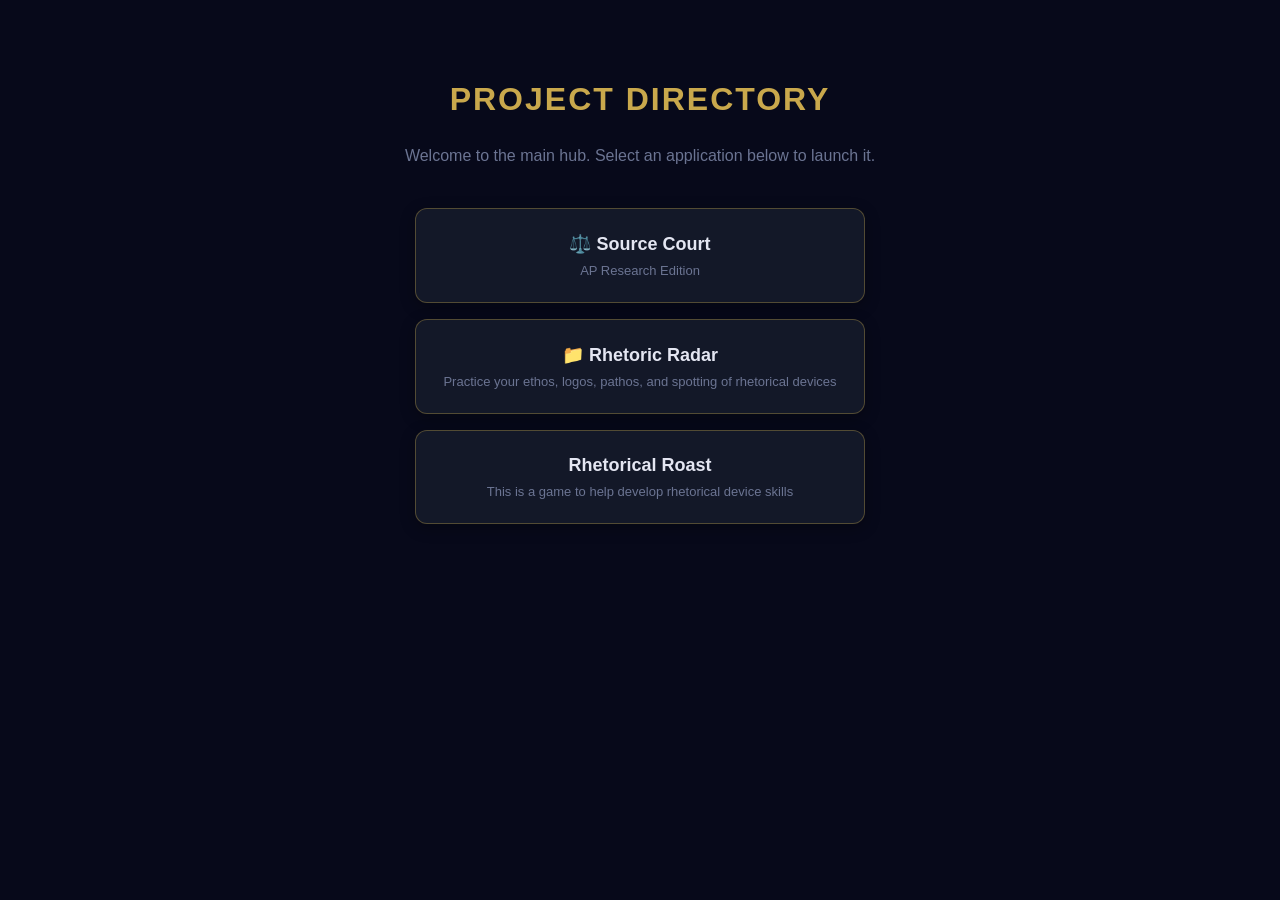
==== index.html @ 57576102 "Update index.html" ====
<!DOCTYPE html>
<html lang="en">
<head>
<meta charset="UTF-8">
<meta name="viewport" content="width=device-width, initial-scale=1.0">
<title>My App Hub</title>
<style>
  body {
    background-color: #07091a;
    color: #e4e6f2;
    font-family: -apple-system, BlinkMacSystemFont, 'Segoe UI', Roboto, sans-serif;
    display: flex;
    flex-direction: column;
    align-items: center;
    padding: 60px 20px;
    margin: 0;
  }
  h1 { 
    color: #c9a84c; 
    letter-spacing: 2px; 
    text-transform: uppercase; 
    margin-bottom: 10px;
  }
  p { 
    color: #6b7492; 
    margin-bottom: 40px; 
    text-align: center; 
    max-width: 500px; 
    line-height: 1.5;
  }
  .app-grid {
    display: flex;
    flex-direction: column;
    gap: 16px;
    width: 100%;
    max-width: 450px;
  }
  .app-card {
    background: #131828;
    border: 1px solid rgba(201,168,76,0.35);
    border-radius: 12px;
    padding: 24px;
    text-decoration: none;
    color: #e4e6f2;
    text-align: center;
    font-weight: bold;
    font-size: 18px;
    transition: all 0.2s;
    box-shadow: 0 4px 15px rgba(0,0,0,0.3);
  }
  .app-card:hover {
    background: #1a2040;
    border-color: #c9a84c;
    transform: translateY(-3px);
    box-shadow: 0 6px 20px rgba(0,0,0,0.5);
  }
  .app-card span {
    display: block;
    font-size: 13px;
    color: #6b7492;
    margin-top: 8px;
    font-weight: normal;
  }
</style>
</head>
<body>

  <h1>Project Directory</h1>
  <p>Welcome to the main hub. Select an application below to launch it.</p>

  <div class="app-grid">
    
    <a href="SourceCourt.html" class="app-card">
      ⚖️ Source Court
      <span>AP Research Edition</span>
    </a>

    <a href="RhetoricRadar.html" class="app-card">
      📁 Rhetoric Radar
      <span>Practice your ethos, logos, pathos, and spotting of rhetorical devices</span>
    </a>
    
<a href="RhetoricalRoast.html" class="app-card">
      Rhetorical Roast
      <span>This is a game to help develop rhetorical device skills</span>
    </a>
  </div>

</body>
</html>
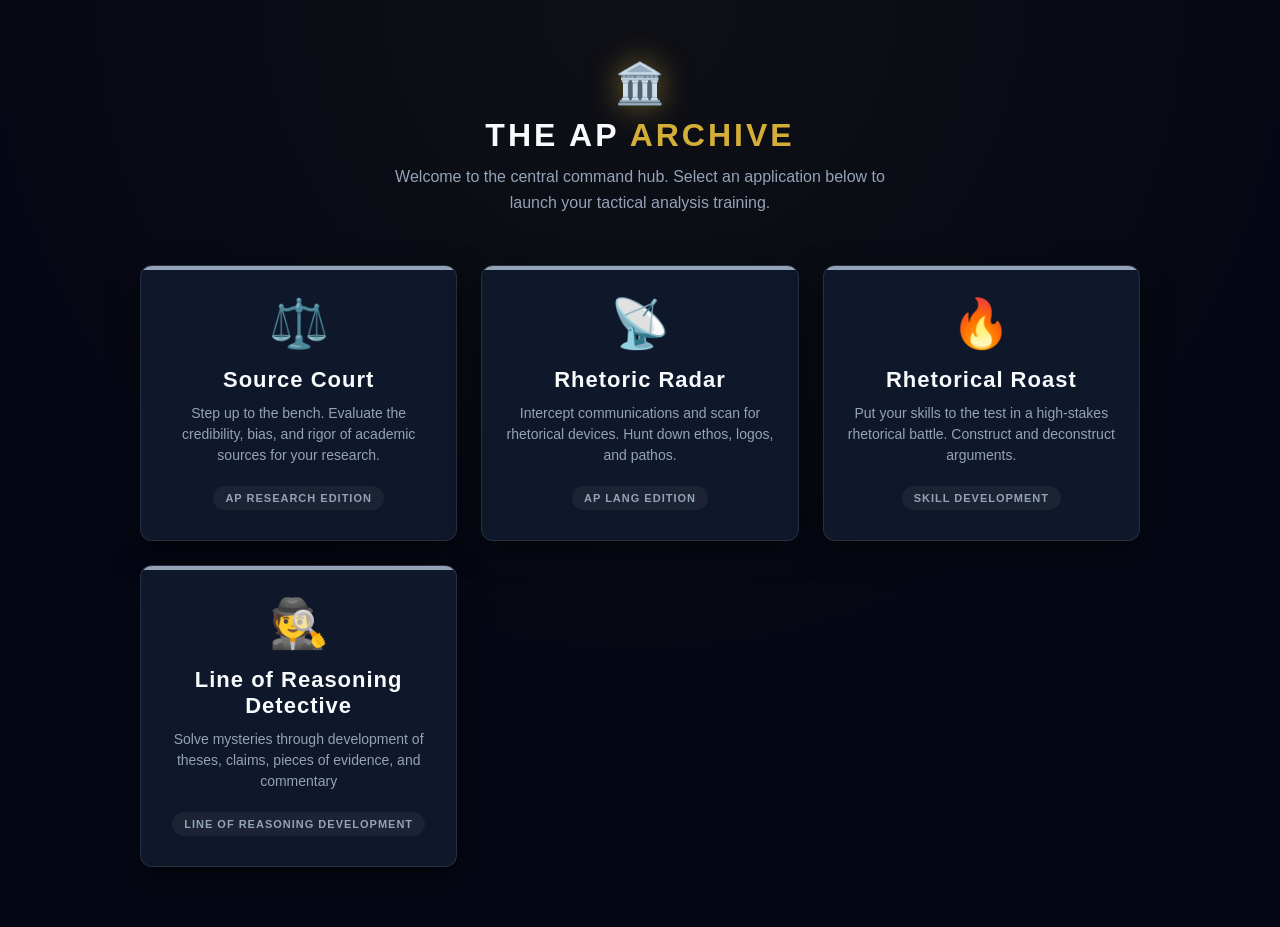
==== commit e76d8b2f: "Add Line of Reasoning Detective link to index.html" ====
--- a/index.html
+++ b/index.html
@@ -3,87 +3,200 @@
 <head>
 <meta charset="UTF-8">
 <meta name="viewport" content="width=device-width, initial-scale=1.0">
-<title>My App Hub</title>
+<title>The AP Archive</title>
 <style>
+  * { box-sizing: border-box; margin: 0; padding: 0; }
+
+  :root {
+    --bg: #050814;
+    --card: #0f172a;
+    --card-hover: #1e293b;
+    --text: #f8fafc;
+    --muted: #94a3b8;
+    
+    --gold: #d4af37;
+    --blue: #38bdf8;
+    --orange: #fb923c;
+  }
+
   body {
-    background-color: #07091a;
-    color: #e4e6f2;
+    background-color: var(--bg);
+    color: var(--text);
     font-family: -apple-system, BlinkMacSystemFont, 'Segoe UI', Roboto, sans-serif;
     display: flex;
     flex-direction: column;
     align-items: center;
     padding: 60px 20px;
-    margin: 0;
-  }
+    min-height: 100vh;
+    background-image: radial-gradient(circle at 50% 0%, rgba(212, 175, 55, 0.05) 0%, transparent 60%);
+  }
+
+  header {
+    text-align: center;
+    margin-bottom: 50px;
+  }
+
+  .icon-main {
+    font-size: 40px;
+    margin-bottom: 10px;
+    filter: drop-shadow(0 0 15px rgba(212, 175, 55, 0.5));
+  }
+
   h1 { 
-    color: #c9a84c; 
-    letter-spacing: 2px; 
+    color: var(--text); 
+    letter-spacing: 3px; 
     text-transform: uppercase; 
+    font-size: 32px;
     margin-bottom: 10px;
   }
-  p { 
-    color: #6b7492; 
-    margin-bottom: 40px; 
-    text-align: center; 
+
+  h1 span { color: var(--gold); }
+
+  p.subtitle { 
+    color: var(--muted); 
     max-width: 500px; 
-    line-height: 1.5;
-  }
+    line-height: 1.6;
+    margin: 0 auto;
+  }
+
   .app-grid {
+    display: grid;
+    grid-template-columns: repeat(auto-fit, minmax(300px, 1fr));
+    gap: 24px;
+    width: 100%;
+    max-width: 1000px;
+  }
+
+  .app-card {
+    background: var(--card);
+    border: 1px solid rgba(255,255,255,0.1);
+    border-radius: 12px;
+    padding: 30px 24px;
+    text-decoration: none;
+    color: var(--text);
+    text-align: center;
+    transition: all 0.3s ease;
+    box-shadow: 0 10px 30px rgba(0,0,0,0.5);
+    position: relative;
+    overflow: hidden;
     display: flex;
     flex-direction: column;
-    gap: 16px;
-    width: 100%;
-    max-width: 450px;
-  }
-  .app-card {
-    background: #131828;
-    border: 1px solid rgba(201,168,76,0.35);
-    border-radius: 12px;
-    padding: 24px;
-    text-decoration: none;
-    color: #e4e6f2;
-    text-align: center;
+    align-items: center;
+  }
+
+  .app-card::before {
+    content: '';
+    position: absolute;
+    top: 0; left: 0; right: 0;
+    height: 4px;
+    background: var(--muted);
+    transition: background 0.3s ease;
+  }
+
+  .app-icon {
+    font-size: 48px;
+    margin-bottom: 15px;
+    transition: transform 0.3s ease;
+  }
+
+  .app-title {
+    font-size: 22px;
     font-weight: bold;
-    font-size: 18px;
-    transition: all 0.2s;
-    box-shadow: 0 4px 15px rgba(0,0,0,0.3);
-  }
+    margin-bottom: 10px;
+    letter-spacing: 1px;
+  }
+
+  .app-desc {
+    font-size: 14px;
+    color: var(--muted);
+    line-height: 1.5;
+    margin-bottom: 20px;
+    flex-grow: 1;
+  }
+
+  .app-badge {
+    padding: 6px 12px;
+    border-radius: 20px;
+    font-size: 11px;
+    font-weight: bold;
+    text-transform: uppercase;
+    letter-spacing: 1px;
+    background: rgba(255,255,255,0.05);
+    color: var(--muted);
+    transition: all 0.3s ease;
+  }
+
+  /* Hover Effects */
   .app-card:hover {
-    background: #1a2040;
-    border-color: #c9a84c;
-    transform: translateY(-3px);
-    box-shadow: 0 6px 20px rgba(0,0,0,0.5);
-  }
-  .app-card span {
-    display: block;
-    font-size: 13px;
-    color: #6b7492;
-    margin-top: 8px;
-    font-weight: normal;
+    background: var(--card-hover);
+    transform: translateY(-5px);
+  }
+
+  .app-card:hover .app-icon {
+    transform: scale(1.1);
+  }
+
+  /* Source Court (Gold) */
+  .app-card.court:hover { border-color: var(--gold); box-shadow: 0 10px 40px rgba(212, 175, 55, 0.2); }
+  .app-card.court:hover::before { background: var(--gold); }
+  .app-card.court:hover .app-title { color: var(--gold); }
+  .app-card.court:hover .app-badge { background: rgba(212, 175, 55, 0.15); color: var(--gold); }
+
+  /* Rhetoric Radar (Blue) */
+  .app-card.radar:hover { border-color: var(--blue); box-shadow: 0 10px 40px rgba(56, 189, 248, 0.2); }
+  .app-card.radar:hover::before { background: var(--blue); }
+  .app-card.radar:hover .app-title { color: var(--blue); }
+  .app-card.radar:hover .app-badge { background: rgba(56, 189, 248, 0.15); color: var(--blue); }
+
+  /* Rhetorical Roast (Orange) */
+  .app-card.roast:hover { border-color: var(--orange); box-shadow: 0 10px 40px rgba(251, 146, 60, 0.2); }
+  .app-card.roast:hover::before { background: var(--orange); }
+  .app-card.roast:hover .app-title { color: var(--orange); }
+  .app-card.roast:hover .app-badge { background: rgba(251, 146, 60, 0.15); color: var(--orange); }
+
+  @media (max-width: 600px) {
+    .app-grid { grid-template-columns: 1fr; }
   }
 </style>
 </head>
 <body>
 
-  <h1>Project Directory</h1>
-  <p>Welcome to the main hub. Select an application below to launch it.</p>
+  <header>
+    <div class="icon-main">🏛️</div>
+    <h1>The AP <span>Archive</span></h1>
+    <p class="subtitle">Welcome to the central command hub. Select an application below to launch your tactical analysis training.</p>
+  </header>
 
   <div class="app-grid">
     
-    <a href="SourceCourt.html" class="app-card">
-      ⚖️ Source Court
-      <span>AP Research Edition</span>
-    </a>
-
-    <a href="RhetoricRadar.html" class="app-card">
-      📁 Rhetoric Radar
-      <span>Practice your ethos, logos, pathos, and spotting of rhetorical devices</span>
+    <a href="SourceCourt.html" class="app-card court">
+      <div class="app-icon">⚖️</div>
+      <div class="app-title">Source Court</div>
+      <div class="app-desc">Step up to the bench. Evaluate the credibility, bias, and rigor of academic sources for your research.</div>
+      <div class="app-badge">AP Research Edition</div>
+    </a>
+
+    <a href="RhetoricRadar.html" class="app-card radar">
+      <div class="app-icon">📡</div>
+      <div class="app-title">Rhetoric Radar</div>
+      <div class="app-desc">Intercept communications and scan for rhetorical devices. Hunt down ethos, logos, and pathos.</div>
+      <div class="app-badge">AP Lang Edition</div>
     </a>
     
-<a href="RhetoricalRoast.html" class="app-card">
-      Rhetorical Roast
-      <span>This is a game to help develop rhetorical device skills</span>
-    </a>
+    <a href="RhetoricalRoast.html" class="app-card roast">
+      <div class="app-icon">🔥</div>
+      <div class="app-title">Rhetorical Roast</div>
+      <div class="app-desc">Put your skills to the test in a high-stakes rhetorical battle. Construct and deconstruct arguments.</div>
+      <div class="app-badge">Skill Development</div>
+    </a>
+
+ <a href="LineOfReasoningDetective.html" class="app-card Detective">
+      <div class="app-icon">🕵️</div>
+      <div class="app-title">Line of Reasoning Detective</div>
+      <div class="app-desc">Solve mysteries through development of theses, claims, pieces of evidence, and commentary</div>
+      <div class="app-badge">Line of Reasoning Development</div>
+    </a>
+   
   </div>
 
 </body>
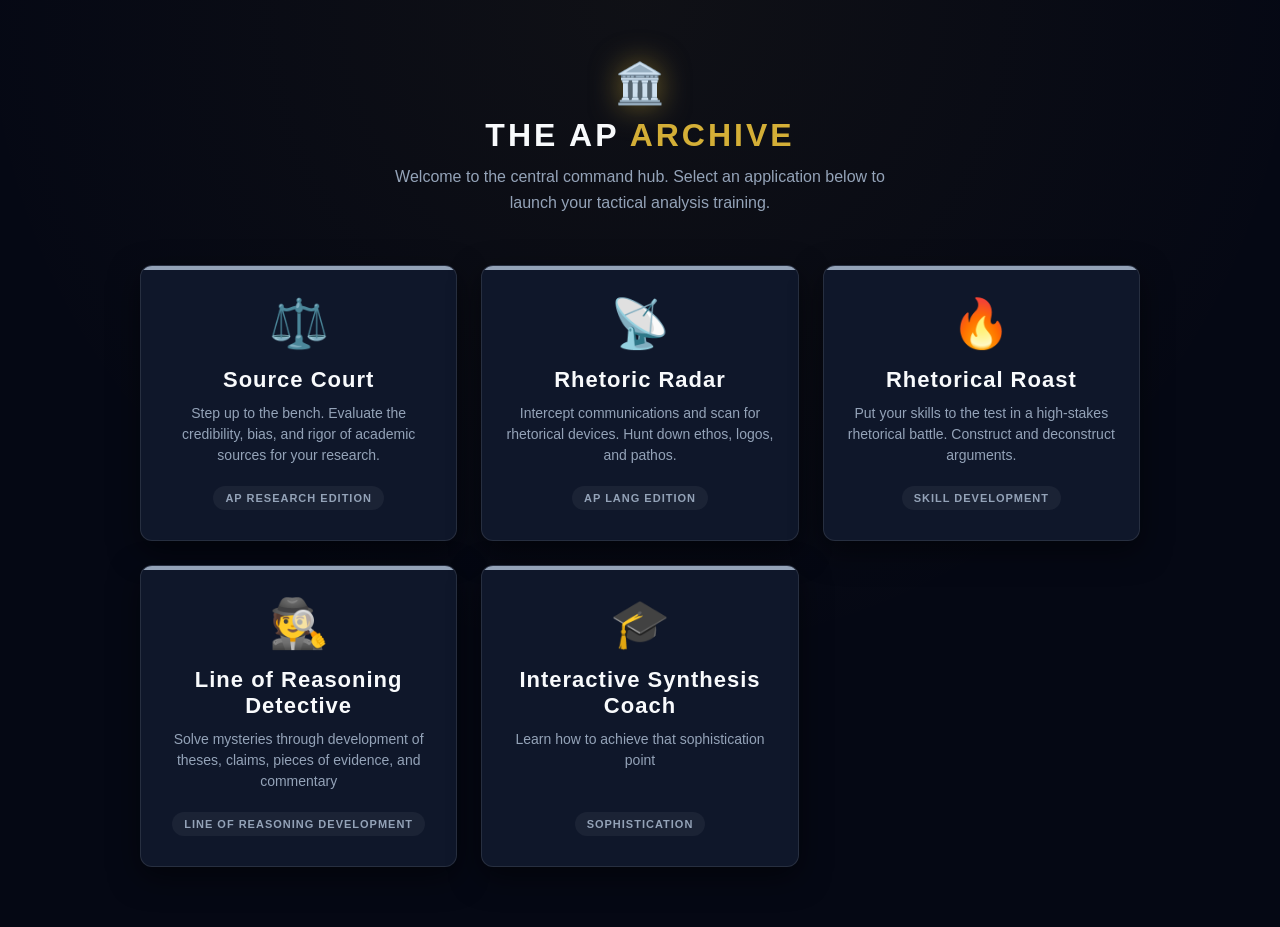
==== commit eb351530: "Change app icon for Interactive Synthesis Coach" ====
--- a/index.html
+++ b/index.html
@@ -17,6 +17,7 @@
     --gold: #d4af37;
     --blue: #38bdf8;
     --orange: #fb923c;
+   --yellow: #facc15;
   }
 
   body {
@@ -154,6 +155,18 @@
   .app-card.roast:hover .app-title { color: var(--orange); }
   .app-card.roast:hover .app-badge { background: rgba(251, 146, 60, 0.15); color: var(--orange); }
 
+/* Line of Reasoning Detective (Yellow) */
+  .app-card.detective:hover { border-color: var(--yellow); box-shadow: 0 10px 40px rgba(250, 204, 21, 0.2); }
+  .app-card.detective:hover::before { background: var(--yellow); }
+  .app-card.detective:hover .app-title { color: var(--yellow); }
+  .app-card.detective:hover .app-badge { background: rgba(250, 204, 21, 0.15); color: var(--yellow); }
+
+/* Interactive Synthesis Coach (Yellow) */
+  .app-card.coach:hover { border-color: var(--yellow); box-shadow: 0 10px 40px rgba(250, 204, 21, 0.2); }
+  .app-card.coach:hover::before { background: var(--yellow); }
+  .app-card.coach:hover .app-title { color: var(--yellow); }
+  .app-card.coach:hover .app-badge { background: rgba(250, 204, 21, 0.15); color: var(--yellow); }
+ 
   @media (max-width: 600px) {
     .app-grid { grid-template-columns: 1fr; }
   }
@@ -190,12 +203,19 @@
       <div class="app-badge">Skill Development</div>
     </a>
 
- <a href="LineOfReasoningDetective.html" class="app-card Detective">
+ <a href="LineOfReasoningDetective.html" class="app-card detective">
       <div class="app-icon">🕵️</div>
       <div class="app-title">Line of Reasoning Detective</div>
       <div class="app-desc">Solve mysteries through development of theses, claims, pieces of evidence, and commentary</div>
       <div class="app-badge">Line of Reasoning Development</div>
     </a>
+
+    <a href="InteractiveSynthesisCoach.html" class="app-card coach">
+      <div class="app-icon">🎓</div>
+      <div class="app-title">Interactive Synthesis Coach</div>
+      <div class="app-desc">Learn how to achieve that sophistication point</div>
+      <div class="app-badge">Sophistication</div>
+    </a>
    
   </div>
 
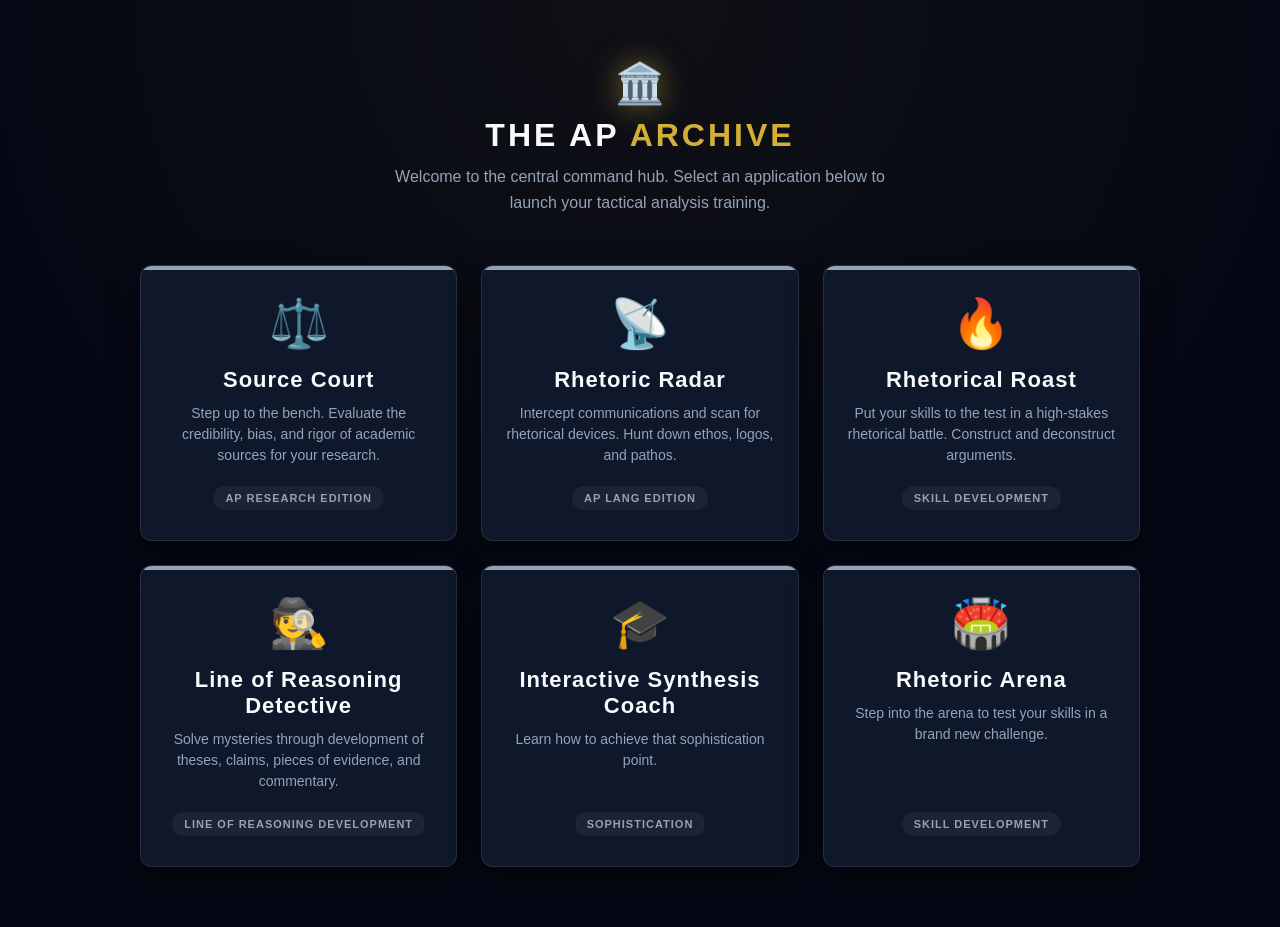
==== commit f4cf9e9e: "Update index.html" ====
--- a/index.html
+++ b/index.html
@@ -17,7 +17,9 @@
     --gold: #d4af37;
     --blue: #38bdf8;
     --orange: #fb923c;
-   --yellow: #facc15;
+    --yellow: #facc15;
+    --purple: #a855f7;
+    --red: #ef4444; /* Added red for the Arena */
   }
 
   body {
@@ -155,18 +157,24 @@
   .app-card.roast:hover .app-title { color: var(--orange); }
   .app-card.roast:hover .app-badge { background: rgba(251, 146, 60, 0.15); color: var(--orange); }
 
-/* Line of Reasoning Detective (Yellow) */
+  /* Line of Reasoning Detective (Yellow) */
   .app-card.detective:hover { border-color: var(--yellow); box-shadow: 0 10px 40px rgba(250, 204, 21, 0.2); }
   .app-card.detective:hover::before { background: var(--yellow); }
   .app-card.detective:hover .app-title { color: var(--yellow); }
   .app-card.detective:hover .app-badge { background: rgba(250, 204, 21, 0.15); color: var(--yellow); }
 
-/* Interactive Synthesis Coach (Yellow) */
-  .app-card.coach:hover { border-color: var(--yellow); box-shadow: 0 10px 40px rgba(250, 204, 21, 0.2); }
-  .app-card.coach:hover::before { background: var(--yellow); }
-  .app-card.coach:hover .app-title { color: var(--yellow); }
-  .app-card.coach:hover .app-badge { background: rgba(250, 204, 21, 0.15); color: var(--yellow); }
- 
+  /* Interactive Synthesis Coach (Purple) */
+  .app-card.coach:hover { border-color: var(--purple); box-shadow: 0 10px 40px rgba(168, 85, 247, 0.2); }
+  .app-card.coach:hover::before { background: var(--purple); }
+  .app-card.coach:hover .app-title { color: var(--purple); }
+  .app-card.coach:hover .app-badge { background: rgba(168, 85, 247, 0.15); color: var(--purple); }
+
+  /* Rhetoric Arena (Red) */
+  .app-card.arena:hover { border-color: var(--red); box-shadow: 0 10px 40px rgba(239, 68, 68, 0.2); }
+  .app-card.arena:hover::before { background: var(--red); }
+  .app-card.arena:hover .app-title { color: var(--red); }
+  .app-card.arena:hover .app-badge { background: rgba(239, 68, 68, 0.15); color: var(--red); }
+  
   @media (max-width: 600px) {
     .app-grid { grid-template-columns: 1fr; }
   }
@@ -203,20 +211,27 @@
       <div class="app-badge">Skill Development</div>
     </a>
 
- <a href="LineOfReasoningDetective.html" class="app-card detective">
+    <a href="LineOfReasoningDetective.html" class="app-card detective">
       <div class="app-icon">🕵️</div>
       <div class="app-title">Line of Reasoning Detective</div>
-      <div class="app-desc">Solve mysteries through development of theses, claims, pieces of evidence, and commentary</div>
+      <div class="app-desc">Solve mysteries through development of theses, claims, pieces of evidence, and commentary.</div>
       <div class="app-badge">Line of Reasoning Development</div>
     </a>
 
     <a href="InteractiveSynthesisCoach.html" class="app-card coach">
       <div class="app-icon">🎓</div>
       <div class="app-title">Interactive Synthesis Coach</div>
-      <div class="app-desc">Learn how to achieve that sophistication point</div>
+      <div class="app-desc">Learn how to achieve that sophistication point.</div>
       <div class="app-badge">Sophistication</div>
     </a>
-   
+
+    <a href="Rhetoric%20Arena/index.html" class="app-card arena">
+      <div class="app-icon">🏟️</div>
+      <div class="app-title">Rhetoric Arena</div>
+      <div class="app-desc">Step into the arena to test your skills in a brand new challenge.</div>
+      <div class="app-badge">Skill Development</div>
+    </a>
+    
   </div>
 
 </body>
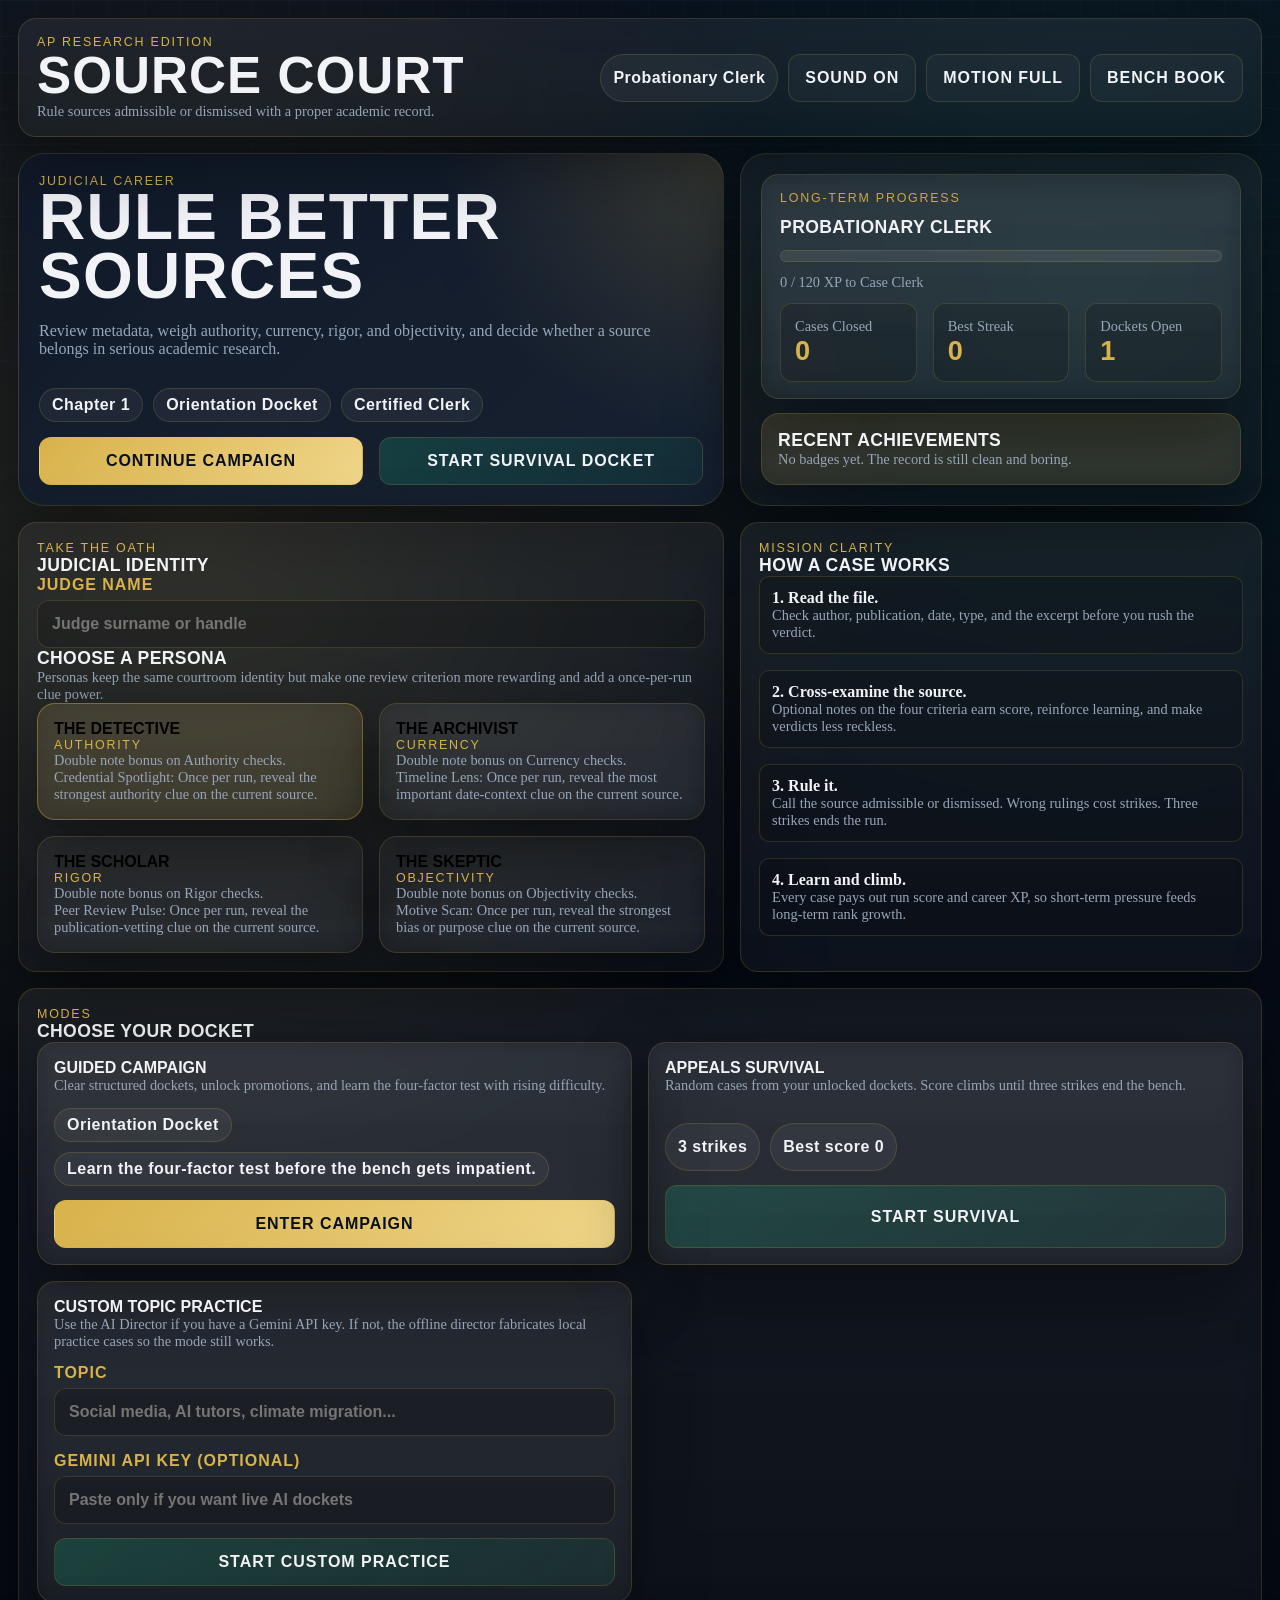
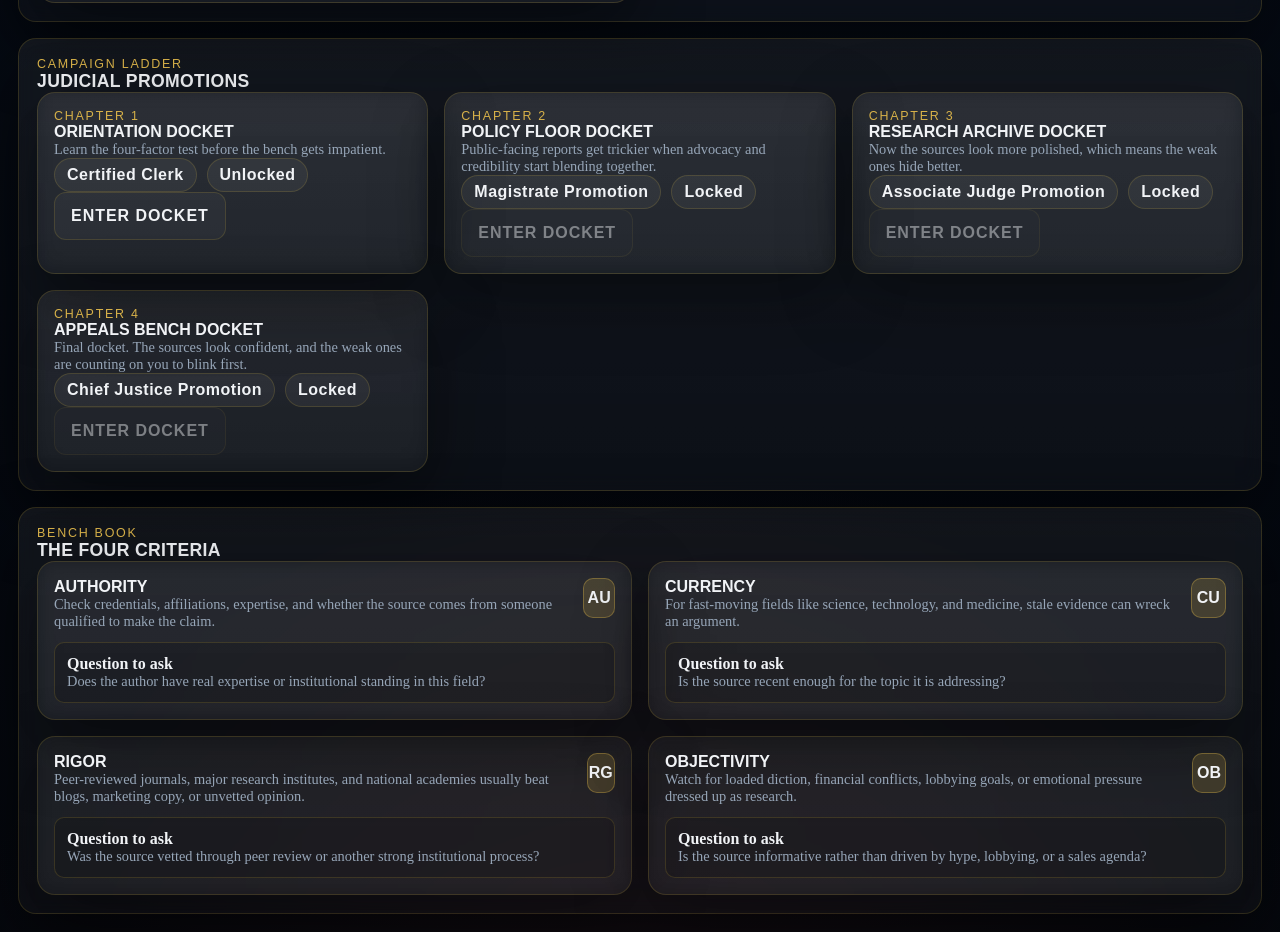
==== commit df0d7bba: "Add files via upload" ====
--- a/index.html
+++ b/index.html
@@ -1,238 +1,25 @@
 <!DOCTYPE html>
 <html lang="en">
-<head>
-<meta charset="UTF-8">
-<meta name="viewport" content="width=device-width, initial-scale=1.0">
-<title>The AP Archive</title>
-<style>
-  * { box-sizing: border-box; margin: 0; padding: 0; }
-
-  :root {
-    --bg: #050814;
-    --card: #0f172a;
-    --card-hover: #1e293b;
-    --text: #f8fafc;
-    --muted: #94a3b8;
-    
-    --gold: #d4af37;
-    --blue: #38bdf8;
-    --orange: #fb923c;
-    --yellow: #facc15;
-    --purple: #a855f7;
-    --red: #ef4444; /* Added red for the Arena */
-  }
-
-  body {
-    background-color: var(--bg);
-    color: var(--text);
-    font-family: -apple-system, BlinkMacSystemFont, 'Segoe UI', Roboto, sans-serif;
-    display: flex;
-    flex-direction: column;
-    align-items: center;
-    padding: 60px 20px;
-    min-height: 100vh;
-    background-image: radial-gradient(circle at 50% 0%, rgba(212, 175, 55, 0.05) 0%, transparent 60%);
-  }
-
-  header {
-    text-align: center;
-    margin-bottom: 50px;
-  }
-
-  .icon-main {
-    font-size: 40px;
-    margin-bottom: 10px;
-    filter: drop-shadow(0 0 15px rgba(212, 175, 55, 0.5));
-  }
-
-  h1 { 
-    color: var(--text); 
-    letter-spacing: 3px; 
-    text-transform: uppercase; 
-    font-size: 32px;
-    margin-bottom: 10px;
-  }
-
-  h1 span { color: var(--gold); }
-
-  p.subtitle { 
-    color: var(--muted); 
-    max-width: 500px; 
-    line-height: 1.6;
-    margin: 0 auto;
-  }
-
-  .app-grid {
-    display: grid;
-    grid-template-columns: repeat(auto-fit, minmax(300px, 1fr));
-    gap: 24px;
-    width: 100%;
-    max-width: 1000px;
-  }
-
-  .app-card {
-    background: var(--card);
-    border: 1px solid rgba(255,255,255,0.1);
-    border-radius: 12px;
-    padding: 30px 24px;
-    text-decoration: none;
-    color: var(--text);
-    text-align: center;
-    transition: all 0.3s ease;
-    box-shadow: 0 10px 30px rgba(0,0,0,0.5);
-    position: relative;
-    overflow: hidden;
-    display: flex;
-    flex-direction: column;
-    align-items: center;
-  }
-
-  .app-card::before {
-    content: '';
-    position: absolute;
-    top: 0; left: 0; right: 0;
-    height: 4px;
-    background: var(--muted);
-    transition: background 0.3s ease;
-  }
-
-  .app-icon {
-    font-size: 48px;
-    margin-bottom: 15px;
-    transition: transform 0.3s ease;
-  }
-
-  .app-title {
-    font-size: 22px;
-    font-weight: bold;
-    margin-bottom: 10px;
-    letter-spacing: 1px;
-  }
-
-  .app-desc {
-    font-size: 14px;
-    color: var(--muted);
-    line-height: 1.5;
-    margin-bottom: 20px;
-    flex-grow: 1;
-  }
-
-  .app-badge {
-    padding: 6px 12px;
-    border-radius: 20px;
-    font-size: 11px;
-    font-weight: bold;
-    text-transform: uppercase;
-    letter-spacing: 1px;
-    background: rgba(255,255,255,0.05);
-    color: var(--muted);
-    transition: all 0.3s ease;
-  }
-
-  /* Hover Effects */
-  .app-card:hover {
-    background: var(--card-hover);
-    transform: translateY(-5px);
-  }
-
-  .app-card:hover .app-icon {
-    transform: scale(1.1);
-  }
-
-  /* Source Court (Gold) */
-  .app-card.court:hover { border-color: var(--gold); box-shadow: 0 10px 40px rgba(212, 175, 55, 0.2); }
-  .app-card.court:hover::before { background: var(--gold); }
-  .app-card.court:hover .app-title { color: var(--gold); }
-  .app-card.court:hover .app-badge { background: rgba(212, 175, 55, 0.15); color: var(--gold); }
-
-  /* Rhetoric Radar (Blue) */
-  .app-card.radar:hover { border-color: var(--blue); box-shadow: 0 10px 40px rgba(56, 189, 248, 0.2); }
-  .app-card.radar:hover::before { background: var(--blue); }
-  .app-card.radar:hover .app-title { color: var(--blue); }
-  .app-card.radar:hover .app-badge { background: rgba(56, 189, 248, 0.15); color: var(--blue); }
-
-  /* Rhetorical Roast (Orange) */
-  .app-card.roast:hover { border-color: var(--orange); box-shadow: 0 10px 40px rgba(251, 146, 60, 0.2); }
-  .app-card.roast:hover::before { background: var(--orange); }
-  .app-card.roast:hover .app-title { color: var(--orange); }
-  .app-card.roast:hover .app-badge { background: rgba(251, 146, 60, 0.15); color: var(--orange); }
-
-  /* Line of Reasoning Detective (Yellow) */
-  .app-card.detective:hover { border-color: var(--yellow); box-shadow: 0 10px 40px rgba(250, 204, 21, 0.2); }
-  .app-card.detective:hover::before { background: var(--yellow); }
-  .app-card.detective:hover .app-title { color: var(--yellow); }
-  .app-card.detective:hover .app-badge { background: rgba(250, 204, 21, 0.15); color: var(--yellow); }
-
-  /* Interactive Synthesis Coach (Purple) */
-  .app-card.coach:hover { border-color: var(--purple); box-shadow: 0 10px 40px rgba(168, 85, 247, 0.2); }
-  .app-card.coach:hover::before { background: var(--purple); }
-  .app-card.coach:hover .app-title { color: var(--purple); }
-  .app-card.coach:hover .app-badge { background: rgba(168, 85, 247, 0.15); color: var(--purple); }
-
-  /* Rhetoric Arena (Red) */
-  .app-card.arena:hover { border-color: var(--red); box-shadow: 0 10px 40px rgba(239, 68, 68, 0.2); }
-  .app-card.arena:hover::before { background: var(--red); }
-  .app-card.arena:hover .app-title { color: var(--red); }
-  .app-card.arena:hover .app-badge { background: rgba(239, 68, 68, 0.15); color: var(--red); }
-  
-  @media (max-width: 600px) {
-    .app-grid { grid-template-columns: 1fr; }
-  }
-</style>
-</head>
-<body>
-
-  <header>
-    <div class="icon-main">🏛️</div>
-    <h1>The AP <span>Archive</span></h1>
-    <p class="subtitle">Welcome to the central command hub. Select an application below to launch your tactical analysis training.</p>
-  </header>
-
-  <div class="app-grid">
-    
-    <a href="SourceCourt.html" class="app-card court">
-      <div class="app-icon">⚖️</div>
-      <div class="app-title">Source Court</div>
-      <div class="app-desc">Step up to the bench. Evaluate the credibility, bias, and rigor of academic sources for your research.</div>
-      <div class="app-badge">AP Research Edition</div>
-    </a>
-
-    <a href="RhetoricRadar.html" class="app-card radar">
-      <div class="app-icon">📡</div>
-      <div class="app-title">Rhetoric Radar</div>
-      <div class="app-desc">Intercept communications and scan for rhetorical devices. Hunt down ethos, logos, and pathos.</div>
-      <div class="app-badge">AP Lang Edition</div>
-    </a>
-    
-    <a href="RhetoricalRoast.html" class="app-card roast">
-      <div class="app-icon">🔥</div>
-      <div class="app-title">Rhetorical Roast</div>
-      <div class="app-desc">Put your skills to the test in a high-stakes rhetorical battle. Construct and deconstruct arguments.</div>
-      <div class="app-badge">Skill Development</div>
-    </a>
-
-    <a href="LineOfReasoningDetective.html" class="app-card detective">
-      <div class="app-icon">🕵️</div>
-      <div class="app-title">Line of Reasoning Detective</div>
-      <div class="app-desc">Solve mysteries through development of theses, claims, pieces of evidence, and commentary.</div>
-      <div class="app-badge">Line of Reasoning Development</div>
-    </a>
-
-    <a href="InteractiveSynthesisCoach.html" class="app-card coach">
-      <div class="app-icon">🎓</div>
-      <div class="app-title">Interactive Synthesis Coach</div>
-      <div class="app-desc">Learn how to achieve that sophistication point.</div>
-      <div class="app-badge">Sophistication</div>
-    </a>
-
-    <a href="Rhetoric%20Arena/index.html" class="app-card arena">
-      <div class="app-icon">🏟️</div>
-      <div class="app-title">Rhetoric Arena</div>
-      <div class="app-desc">Step into the arena to test your skills in a brand new challenge.</div>
-      <div class="app-badge">Skill Development</div>
-    </a>
-    
-  </div>
-
-</body>
+  <head>
+    <meta charset="UTF-8" />
+    <meta name="viewport" content="width=device-width, initial-scale=1.0" />
+    <title>Source Court: AP Research Edition</title>
+    <meta
+      name="description"
+      content="A courtroom source-evaluation game for AP Research and source review practice."
+    />
+    <link rel="stylesheet" href="styles.css" />
+  </head>
+  <body>
+    <div id="app" class="app-shell">
+      <noscript>
+        <div class="noscript">
+          Source Court needs JavaScript enabled. The bench is unimpressed.
+        </div>
+      </noscript>
+    </div>
+    <div id="live-region" class="sr-only" aria-live="polite" aria-atomic="true"></div>
+    <script src="data.js"></script>
+    <script src="app.js"></script>
+  </body>
 </html>
--- a/styles.css
+++ b/styles.css
@@ -0,0 +1,777 @@
+:root {
+  --bg: #07101d;
+  --bg-deep: #04070e;
+  --surface: #101a2b;
+  --surface-2: #172235;
+  --panel: rgba(255, 255, 255, 0.05);
+  --line: rgba(212, 175, 55, 0.18);
+  --line-strong: rgba(212, 175, 55, 0.42);
+  --gold: #d8b24a;
+  --gold-soft: #f0d68a;
+  --text: #f1f3f6;
+  --muted: #97a6b8;
+  --admit: #18c08c;
+  --dismiss: #f05c53;
+  --ink: #091018;
+  --shadow: 0 24px 70px rgba(0, 0, 0, 0.42);
+  --radius-xl: 26px;
+  --radius-lg: 18px;
+  --radius-md: 12px;
+  --radius-sm: 8px;
+  --display: 'Avenir Next Condensed', 'Franklin Gothic Medium', 'Segoe UI', sans-serif;
+  --body: Georgia, 'Times New Roman', serif;
+}
+
+*,
+*::before,
+*::after {
+  box-sizing: border-box;
+}
+
+html,
+body {
+  min-height: 100%;
+}
+
+body {
+  margin: 0;
+  font-family: var(--body);
+  color: var(--text);
+  background:
+    radial-gradient(circle at 15% 20%, rgba(216, 178, 74, 0.15), transparent 30%),
+    radial-gradient(circle at 85% 10%, rgba(24, 192, 140, 0.08), transparent 24%),
+    radial-gradient(circle at 50% 110%, rgba(240, 92, 83, 0.08), transparent 26%),
+    linear-gradient(180deg, #08101d 0%, #04070d 100%);
+  letter-spacing: 0;
+}
+
+body::before {
+  content: '';
+  position: fixed;
+  inset: 0;
+  pointer-events: none;
+  background-image:
+    linear-gradient(rgba(255, 255, 255, 0.03) 1px, transparent 1px),
+    linear-gradient(90deg, rgba(255, 255, 255, 0.02) 1px, transparent 1px);
+  background-size: 36px 36px;
+  mask-image: linear-gradient(180deg, rgba(0, 0, 0, 0.82), transparent 90%);
+}
+
+button,
+input {
+  font: inherit;
+}
+
+button {
+  cursor: pointer;
+}
+
+input {
+  width: 100%;
+}
+
+.app-shell {
+  min-height: 100vh;
+  padding: 18px;
+}
+
+.screen {
+  min-height: calc(100vh - 36px);
+  display: grid;
+  gap: 16px;
+}
+
+.topbar,
+.panel,
+.case-card,
+.criteria-card,
+.mode-card,
+.persona-card,
+.summary-card,
+.toast,
+.modal-card,
+.score-breakdown,
+.badge-card,
+.hero-main,
+.hero-side,
+.career-banner,
+.bench-brief,
+.power-card {
+  border: 1px solid var(--line);
+  background: linear-gradient(180deg, rgba(255, 255, 255, 0.06), rgba(255, 255, 255, 0.03));
+  box-shadow: var(--shadow);
+  backdrop-filter: blur(10px);
+}
+
+.topbar {
+  display: flex;
+  justify-content: space-between;
+  align-items: center;
+  gap: 18px;
+  padding: 16px 18px;
+  border-radius: var(--radius-lg);
+  position: sticky;
+  top: 18px;
+  z-index: 30;
+}
+
+.brand-lockup {
+  display: grid;
+  gap: 4px;
+}
+
+.eyebrow {
+  font-family: var(--display);
+  font-size: 0.78rem;
+  text-transform: uppercase;
+  letter-spacing: 0.14em;
+  color: var(--gold);
+}
+
+.brand-title,
+.section-title,
+.panel-title,
+.screen-title,
+.stamp {
+  margin: 0;
+  font-family: var(--display);
+  font-weight: 900;
+  text-transform: uppercase;
+  letter-spacing: 0.02em;
+}
+
+.brand-title {
+  font-size: clamp(2.1rem, 4vw, 3.4rem);
+  line-height: 0.9;
+}
+
+.screen-title {
+  font-size: clamp(2.4rem, 5vw, 4rem);
+  line-height: 0.92;
+}
+
+.section-title,
+.panel-title {
+  font-size: 1.1rem;
+}
+
+.subtle,
+.muted {
+  color: var(--muted);
+}
+
+.small {
+  font-size: 0.9rem;
+}
+
+.hero-grid,
+.home-grid,
+.court-grid,
+.verdict-grid,
+.summary-grid,
+.criteria-grid,
+.mode-grid,
+.persona-grid,
+.score-grid,
+.sidebar-stack,
+.field-stack,
+.button-row,
+.tag-row,
+.career-stats,
+.overview-grid {
+  display: grid;
+  gap: 16px;
+}
+
+.hero-grid,
+.court-grid {
+  grid-template-columns: minmax(0, 1.15fr) minmax(300px, 0.85fr);
+}
+
+.home-grid {
+  grid-template-columns: minmax(0, 1.15fr) minmax(320px, 0.85fr);
+}
+
+.hero-main,
+.hero-side,
+.panel,
+.case-card,
+.summary-card,
+.mode-card,
+.badge-card,
+.bench-brief,
+.power-card {
+  border-radius: var(--radius-xl);
+  padding: 20px;
+}
+
+.hero-main {
+  min-height: 320px;
+  display: flex;
+  flex-direction: column;
+  justify-content: space-between;
+  background:
+    radial-gradient(circle at top right, rgba(216, 178, 74, 0.18), transparent 36%),
+    linear-gradient(135deg, rgba(16, 26, 43, 0.9), rgba(23, 34, 53, 0.82));
+}
+
+.hero-side {
+  display: grid;
+  align-content: start;
+  gap: 14px;
+}
+
+.panel {
+  border-radius: var(--radius-lg);
+  padding: 18px;
+}
+
+.button,
+.toggle-button,
+.note-button,
+.mode-card button,
+.persona-card,
+.ruling-button {
+  border: 1px solid var(--line);
+  border-radius: 12px;
+  transition: transform 140ms ease, border-color 140ms ease, background 140ms ease, box-shadow 140ms ease;
+}
+
+.button,
+.toggle-button,
+.ruling-button {
+  min-height: 48px;
+  padding: 12px 16px;
+  font-family: var(--display);
+  font-weight: 800;
+  text-transform: uppercase;
+  letter-spacing: 0.06em;
+}
+
+.button:hover,
+.toggle-button:hover,
+.note-button:hover,
+.persona-card:hover,
+.ruling-button:hover {
+  transform: translateY(-2px);
+  border-color: var(--line-strong);
+}
+
+.button.primary {
+  background: linear-gradient(135deg, var(--gold), var(--gold-soft));
+  color: var(--ink);
+}
+
+.button.secondary {
+  background: linear-gradient(135deg, rgba(24, 192, 140, 0.2), rgba(24, 192, 140, 0.08));
+  color: var(--text);
+}
+
+.button.ghost,
+.toggle-button,
+.note-button {
+  background: rgba(255, 255, 255, 0.035);
+  color: var(--text);
+}
+
+.button.danger,
+.ruling-button.dismiss {
+  background: rgba(240, 92, 83, 0.14);
+  border-color: rgba(240, 92, 83, 0.4);
+  color: #ffd7d3;
+}
+
+.button.good,
+.ruling-button.admit {
+  background: rgba(24, 192, 140, 0.14);
+  border-color: rgba(24, 192, 140, 0.42);
+  color: #d8fff2;
+}
+
+.button:disabled,
+.toggle-button:disabled,
+.note-button:disabled,
+.ruling-button:disabled {
+  opacity: 0.45;
+  transform: none;
+  cursor: not-allowed;
+}
+
+.button-row {
+  grid-template-columns: repeat(2, minmax(0, 1fr));
+}
+
+.single-button-row {
+  display: grid;
+  gap: 12px;
+}
+
+.field-stack label {
+  display: grid;
+  gap: 6px;
+  font-family: var(--display);
+  font-weight: 700;
+  text-transform: uppercase;
+  letter-spacing: 0.06em;
+  color: var(--gold);
+}
+
+.field-stack input {
+  min-height: 48px;
+  padding: 12px 14px;
+  border-radius: 12px;
+  border: 1px solid var(--line);
+  background: rgba(0, 0, 0, 0.18);
+  color: var(--text);
+}
+
+.field-stack input:focus {
+  outline: none;
+  border-color: var(--line-strong);
+  box-shadow: 0 0 0 3px rgba(216, 178, 74, 0.14);
+}
+
+.tag-row {
+  display: flex;
+  flex-wrap: wrap;
+  gap: 10px;
+}
+
+.tag,
+.score-pill,
+.career-pill,
+.status-pill {
+  display: inline-flex;
+  align-items: center;
+  justify-content: center;
+  min-height: 34px;
+  padding: 7px 12px;
+  border-radius: 999px;
+  background: rgba(255, 255, 255, 0.05);
+  border: 1px solid var(--line);
+  font-family: var(--display);
+  font-weight: 700;
+  letter-spacing: 0.03em;
+}
+
+.status-pill.good {
+  color: var(--admit);
+  border-color: rgba(24, 192, 140, 0.4);
+}
+
+.status-pill.bad {
+  color: var(--dismiss);
+  border-color: rgba(240, 92, 83, 0.4);
+}
+
+.career-banner {
+  border-radius: var(--radius-lg);
+  padding: 16px 18px;
+  display: grid;
+  gap: 12px;
+}
+
+.meter {
+  position: relative;
+  height: 12px;
+  border-radius: 999px;
+  overflow: hidden;
+  border: 1px solid var(--line);
+  background: rgba(255, 255, 255, 0.08);
+}
+
+.meter-fill {
+  position: absolute;
+  inset: 0 auto 0 0;
+  width: 0%;
+  border-radius: inherit;
+  background: linear-gradient(90deg, var(--gold), var(--gold-soft));
+}
+
+.career-stats {
+  grid-template-columns: repeat(3, minmax(0, 1fr));
+}
+
+.stat-card {
+  border-radius: var(--radius-md);
+  padding: 14px;
+  border: 1px solid var(--line);
+  background: rgba(0, 0, 0, 0.16);
+}
+
+.stat-card strong,
+.score-box strong {
+  display: block;
+  font-family: var(--display);
+  font-size: 1.7rem;
+  color: var(--gold);
+}
+
+.mode-grid,
+.persona-grid,
+.criteria-grid,
+.score-grid,
+.summary-grid {
+  grid-template-columns: repeat(2, minmax(0, 1fr));
+}
+
+.mode-card,
+.persona-card,
+.criteria-card,
+.summary-card,
+.badge-card {
+  border-radius: var(--radius-lg);
+  padding: 16px;
+}
+
+.mode-card {
+  display: grid;
+  gap: 14px;
+}
+
+.mode-card h3,
+.persona-card h3,
+.criteria-card h3,
+.summary-card h3,
+.badge-card h3 {
+  margin: 0;
+  font-family: var(--display);
+  text-transform: uppercase;
+  font-size: 1rem;
+}
+
+.persona-card {
+  background: rgba(255, 255, 255, 0.03);
+  text-align: left;
+}
+
+.persona-card.active {
+  border-color: var(--line-strong);
+  background: rgba(216, 178, 74, 0.12);
+}
+
+.criteria-card {
+  display: grid;
+  gap: 12px;
+  background: rgba(255, 255, 255, 0.035);
+}
+
+.criteria-head {
+  display: flex;
+  justify-content: space-between;
+  gap: 12px;
+  align-items: start;
+}
+
+.criteria-short {
+  width: 40px;
+  height: 40px;
+  display: inline-flex;
+  align-items: center;
+  justify-content: center;
+  border-radius: 10px;
+  background: rgba(216, 178, 74, 0.18);
+  border: 1px solid rgba(216, 178, 74, 0.36);
+  font-family: var(--display);
+  font-weight: 800;
+}
+
+.note-row {
+  display: flex;
+  gap: 10px;
+}
+
+.note-button {
+  flex: 1;
+  min-height: 40px;
+  padding: 9px 12px;
+  font-family: var(--display);
+  font-weight: 800;
+  letter-spacing: 0.04em;
+  text-transform: uppercase;
+}
+
+.note-button.pass.active {
+  background: rgba(24, 192, 140, 0.16);
+  border-color: rgba(24, 192, 140, 0.45);
+  color: #dcfff5;
+}
+
+.note-button.fail.active {
+  background: rgba(240, 92, 83, 0.16);
+  border-color: rgba(240, 92, 83, 0.45);
+  color: #ffe1de;
+}
+
+.criteria-clue,
+.tutorial-callout,
+.rule-note {
+  border-radius: 10px;
+  padding: 12px;
+  border: 1px solid var(--line);
+  background: rgba(0, 0, 0, 0.16);
+}
+
+.tutorial-callout {
+  border-color: rgba(216, 178, 74, 0.3);
+  background: rgba(216, 178, 74, 0.08);
+}
+
+.case-card {
+  display: grid;
+  gap: 16px;
+}
+
+.case-meta {
+  display: grid;
+  grid-template-columns: auto 1fr;
+  gap: 8px 16px;
+  font-family: var(--display);
+}
+
+.case-meta dt {
+  text-transform: uppercase;
+  letter-spacing: 0.08em;
+  color: var(--gold);
+  font-size: 0.78rem;
+}
+
+.case-meta dd {
+  margin: 0;
+  color: var(--text);
+  font-size: 0.98rem;
+}
+
+.excerpt {
+  padding: 18px;
+  border-radius: 16px;
+  background: rgba(0, 0, 0, 0.22);
+  border-left: 4px solid var(--gold);
+  font-size: 1.15rem;
+  line-height: 1.7;
+}
+
+.score-box {
+  border-radius: 12px;
+  padding: 12px 14px;
+  border: 1px solid var(--line);
+  background: rgba(0, 0, 0, 0.16);
+}
+
+.score-grid.run {
+  grid-template-columns: repeat(4, minmax(0, 1fr));
+}
+
+.strike-row {
+  display: inline-flex;
+  gap: 8px;
+}
+
+.strike-chip {
+  width: 22px;
+  height: 22px;
+  border-radius: 999px;
+  border: 1px solid var(--line-strong);
+  background: rgba(216, 178, 74, 0.22);
+}
+
+.strike-chip.lost {
+  background: rgba(240, 92, 83, 0.22);
+  border-color: rgba(240, 92, 83, 0.46);
+}
+
+.bench-brief,
+.power-card {
+  display: grid;
+  gap: 12px;
+}
+
+.ruling-grid {
+  display: grid;
+  grid-template-columns: repeat(2, minmax(0, 1fr));
+  gap: 16px;
+}
+
+.ruling-button {
+  min-height: 120px;
+  display: grid;
+  gap: 6px;
+  align-content: center;
+  text-align: center;
+}
+
+.ruling-button strong {
+  font-size: 1.15rem;
+}
+
+.stamp {
+  display: inline-flex;
+  align-items: center;
+  justify-content: center;
+  min-height: 110px;
+  padding: 18px 26px;
+  border-radius: 18px;
+  border: 4px solid currentColor;
+  transform: rotate(-4deg);
+  font-size: clamp(2rem, 4vw, 3rem);
+}
+
+.stamp.good {
+  color: var(--admit);
+}
+
+.stamp.bad {
+  color: var(--dismiss);
+}
+
+.verdict-hero {
+  display: grid;
+  gap: 16px;
+  justify-items: center;
+  text-align: center;
+}
+
+.score-breakdown {
+  border-radius: var(--radius-lg);
+  padding: 18px;
+  display: grid;
+  gap: 10px;
+}
+
+.breakdown-row {
+  display: flex;
+  justify-content: space-between;
+  gap: 18px;
+  padding-bottom: 10px;
+  border-bottom: 1px solid rgba(255, 255, 255, 0.08);
+}
+
+.breakdown-row:last-child {
+  border-bottom: 0;
+  padding-bottom: 0;
+}
+
+.criterion-review {
+  display: grid;
+  gap: 10px;
+}
+
+.criterion-review-row {
+  border-radius: 12px;
+  padding: 14px;
+  border: 1px solid var(--line);
+  background: rgba(0, 0, 0, 0.18);
+  display: grid;
+  gap: 6px;
+}
+
+.criterion-review-row.good {
+  border-color: rgba(24, 192, 140, 0.32);
+}
+
+.criterion-review-row.bad {
+  border-color: rgba(240, 92, 83, 0.32);
+}
+
+.summary-grid {
+  grid-template-columns: repeat(3, minmax(0, 1fr));
+}
+
+.badge-card {
+  background: rgba(216, 178, 74, 0.12);
+}
+
+.modal {
+  position: fixed;
+  inset: 0;
+  display: grid;
+  place-items: center;
+  background: rgba(4, 7, 14, 0.84);
+  backdrop-filter: blur(8px);
+  z-index: 60;
+  padding: 18px;
+}
+
+.modal-card {
+  width: min(980px, 100%);
+  border-radius: 24px;
+  padding: 24px;
+  display: grid;
+  gap: 16px;
+}
+
+.toast {
+  position: fixed;
+  right: 20px;
+  bottom: 20px;
+  min-width: 260px;
+  max-width: 360px;
+  border-radius: 16px;
+  padding: 14px 16px;
+  z-index: 70;
+}
+
+.noscript {
+  min-height: 100vh;
+  display: grid;
+  place-items: center;
+  text-align: center;
+  font-size: 1.1rem;
+  padding: 24px;
+}
+
+.sr-only {
+  position: absolute;
+  width: 1px;
+  height: 1px;
+  padding: 0;
+  margin: -1px;
+  overflow: hidden;
+  clip: rect(0, 0, 0, 0);
+  white-space: nowrap;
+  border: 0;
+}
+
+body.reduced-motion *,
+body.reduced-motion *::before,
+body.reduced-motion *::after {
+  animation-duration: 0.01ms !important;
+  transition-duration: 0.01ms !important;
+  scroll-behavior: auto !important;
+}
+
+@media (max-width: 1100px) {
+  .hero-grid,
+  .home-grid,
+  .court-grid,
+  .verdict-grid {
+    grid-template-columns: 1fr;
+  }
+}
+
+@media (max-width: 760px) {
+  .app-shell {
+    padding: 10px;
+  }
+
+  .topbar {
+    position: static;
+    flex-direction: column;
+    align-items: stretch;
+  }
+
+  .mode-grid,
+  .persona-grid,
+  .criteria-grid,
+  .score-grid,
+  .summary-grid,
+  .career-stats,
+  .button-row,
+  .ruling-grid {
+    grid-template-columns: 1fr;
+  }
+
+  .screen-title {
+    font-size: 2.4rem;
+  }
+}
